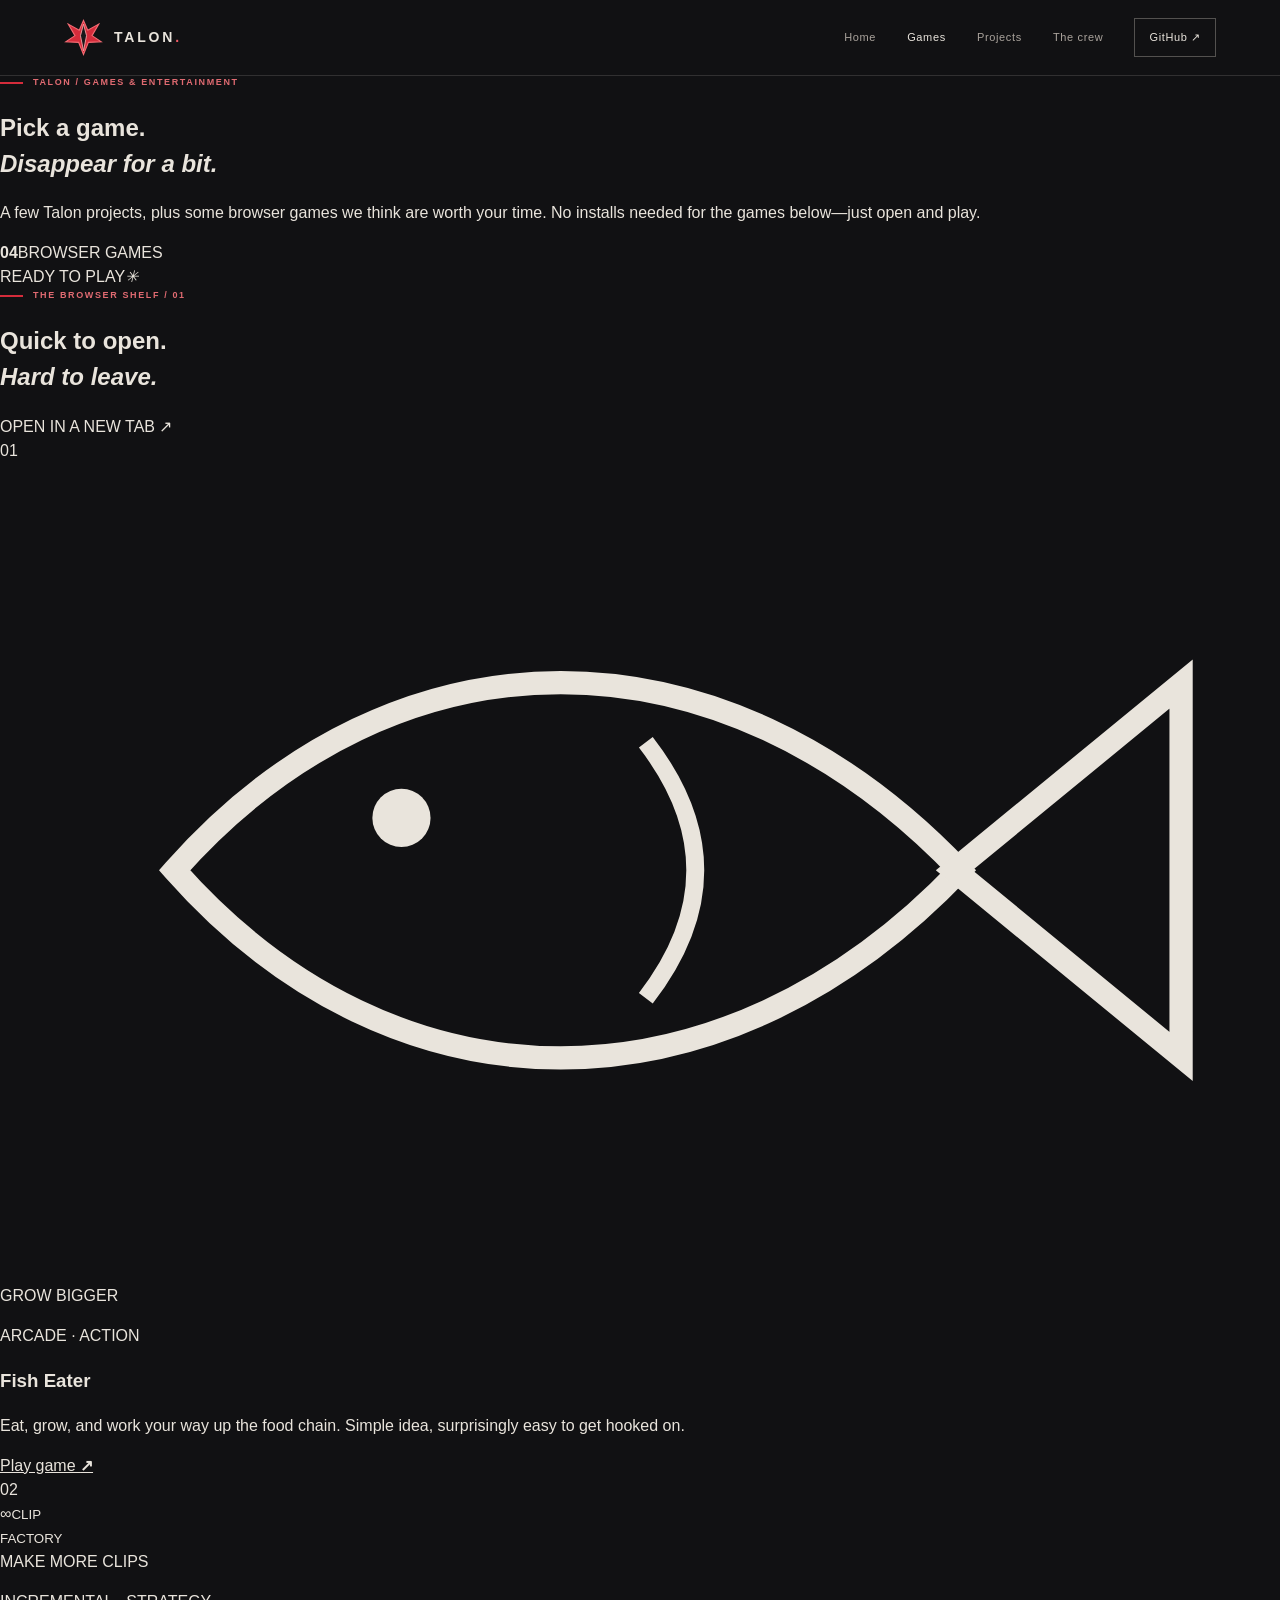
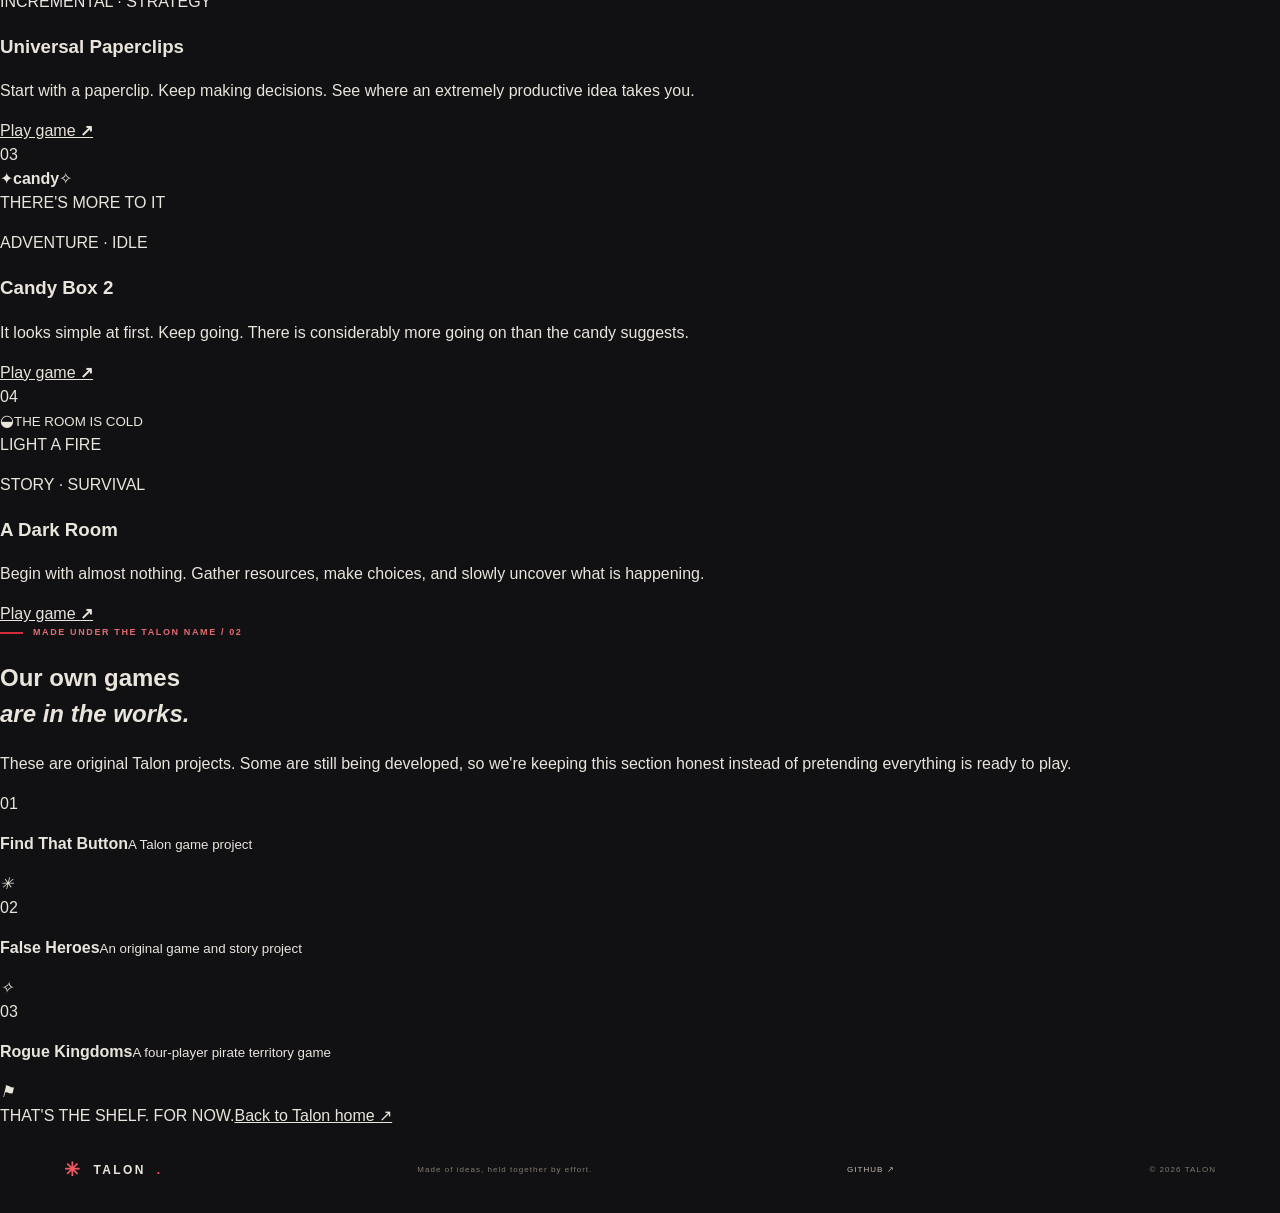
==== games.html @ b50c8224 "Add Talon games page" ====
<!doctype html>
<html lang="en">
<head>
  <meta charset="utf-8"><meta name="viewport" content="width=device-width, initial-scale=1">
  <meta name="theme-color" content="#111113">
  <meta name="description" content="A collection of games from Talon and a few good browser games worth playing.">
  <title>Games — Talon</title>
  <link rel="icon" href="favicon.svg" type="image/svg+xml"><link rel="stylesheet" href="styles.css">
</head>
<body>
  <a class="skip-link" href="#main">Skip to content</a>
  <header class="site-header">
    <a class="brand" href="index.html"><span class="brand-mark" aria-hidden="true"><svg viewBox="0 0 64 64"><path d="M32 4 39 20 57 10 46 29 61 39 40 40 32 60 24 40 3 39 18 29 7 10 25 20Z" fill="#d52c3b" stroke="#f36a72" stroke-width="1.8"/><path d="M32 10 37 29 32 54 27 29Z" fill="#18181a" stroke="#f5a0a4" stroke-width="1.5"/></svg></span><span>TALON<span class="red">.</span></span></a>
    <button class="menu-toggle" type="button" aria-label="Open menu" aria-expanded="false" aria-controls="site-nav"><i></i><i></i></button>
    <nav class="site-nav" id="site-nav" aria-label="Main navigation"><a href="index.html">Home</a><a class="active" href="games.html">Games</a><a href="index.html#projects">Projects</a><a href="index.html#crew">The crew</a><a class="nav-github" href="https://github.com/CaptainBensword" target="_blank" rel="noopener noreferrer">GitHub ↗</a></nav>
  </header>
  <main id="main">
    <section class="games-hero">
      <p class="kicker"><span></span> TALON / GAMES & ENTERTAINMENT</p>
      <h1>Pick a game.<br><em>Disappear for a bit.</em></h1>
      <p>A few Talon projects, plus some browser games we think are worth your time. No installs needed for the games below—just open and play.</p>
      <div class="games-count"><strong>04</strong><span>BROWSER GAMES<br>READY TO PLAY</span><i>✳</i></div>
    </section>
    <section class="browser-games">
      <div class="games-section-head"><div><p class="kicker"><span></span> THE BROWSER SHELF / 01</p><h2>Quick to open.<br><em>Hard to leave.</em></h2></div><span class="section-stamp">OPEN IN A NEW TAB ↗</span></div>
      <div class="browser-grid">
        <article class="browser-card fish-card"><div class="browser-art"><span class="card-number">01</span><svg viewBox="0 0 220 140" aria-hidden="true"><path d="M30 70c38-43 94-43 135 0-41 43-97 43-135 0Z" fill="none" stroke="currentColor" stroke-width="4"/><path d="m164 70 39-32v64Z" fill="none" stroke="currentColor" stroke-width="4"/><circle cx="69" cy="61" r="5" fill="currentColor"/><path d="M111 48q17 22 0 44" fill="none" stroke="currentColor" stroke-width="3"/></svg><span class="art-tag">GROW BIGGER</span></div><div class="browser-info"><p>ARCADE · ACTION</p><h3>Fish Eater</h3><p>Eat, grow, and work your way up the food chain. Simple idea, surprisingly easy to get hooked on.</p><a href="https://jonathan.duckfam.us/fish-eater/game.html" target="_blank" rel="noopener noreferrer">Play game <b>↗</b></a></div></article>
        <article class="browser-card paper-card"><div class="browser-art"><span class="card-number">02</span><div class="paperclip-art">∞<small>CLIP<br>FACTORY</small></div><span class="art-tag">MAKE MORE CLIPS</span></div><div class="browser-info"><p>INCREMENTAL · STRATEGY</p><h3>Universal Paperclips</h3><p>Start with a paperclip. Keep making decisions. See where an extremely productive idea takes you.</p><a href="https://www.decisionproblem.com/paperclips/index2.html" target="_blank" rel="noopener noreferrer">Play game <b>↗</b></a></div></article>
        <article class="browser-card candy-card"><div class="browser-art"><span class="card-number">03</span><div class="candy-art"><span>✦</span><b>candy</b><span>✧</span></div><span class="art-tag">THERE'S MORE TO IT</span></div><div class="browser-info"><p>ADVENTURE · IDLE</p><h3>Candy Box 2</h3><p>It looks simple at first. Keep going. There is considerably more going on than the candy suggests.</p><a href="https://candybox2.github.io/" target="_blank" rel="noopener noreferrer">Play game <b>↗</b></a></div></article>
        <article class="browser-card room-card"><div class="browser-art"><span class="card-number">04</span><div class="room-art"><span>◒</span><small>THE ROOM IS COLD</small></div><span class="art-tag">LIGHT A FIRE</span></div><div class="browser-info"><p>STORY · SURVIVAL</p><h3>A Dark Room</h3><p>Begin with almost nothing. Gather resources, make choices, and slowly uncover what is happening.</p><a href="https://adarkroom.doublespeakgames.com/" target="_blank" rel="noopener noreferrer">Play game <b>↗</b></a></div></article>
      </div>
    </section>
    <section class="original-games">
      <div class="original-copy"><p class="kicker"><span></span> MADE UNDER THE TALON NAME / 02</p><h2>Our own games<br><em>are in the works.</em></h2><p>These are original Talon projects. Some are still being developed, so we're keeping this section honest instead of pretending everything is ready to play.</p></div>
      <div class="original-list"><div><span>01</span><p><b>Find That Button</b><small>A Talon game project</small></p><i>✳</i></div><div><span>02</span><p><b>False Heroes</b><small>An original game and story project</small></p><i>✧</i></div><div><span>03</span><p><b>Rogue Kingdoms</b><small>A four-player pirate territory game</small></p><i>⚑</i></div></div>
    </section>
    <section class="games-back"><span>THAT'S THE SHELF. FOR NOW.</span><a href="index.html">Back to Talon home ↗</a></section>
  </main>
  <footer class="site-footer"><a class="footer-brand" href="index.html"><span class="footer-mark">✳</span> TALON<span class="red">.</span></a><span>Made of ideas, held together by effort.</span><a href="https://github.com/CaptainBensword" target="_blank" rel="noopener noreferrer">GITHUB ↗</a><small>© <span id="year">2026</span> TALON</small></footer>
  <script src="script.js"></script>
</body>
</html>
---- styles.css ----
:root{--ink:#111113;--ink2:#19191c;--paper:#e9e4dc;--paper2:#d9d2c8;--red:#d52c3b;--red2:#f05a65;--muted:#99928c;--line:rgba(235,228,219,.15);--max:1180px}
*{box-sizing:border-box}html{scroll-behavior:smooth;scroll-padding-top:85px}body{margin:0;background:var(--ink);color:var(--paper);font-family:Arial,Helvetica,sans-serif;line-height:1.5}a{color:inherit}.skip-link{position:absolute;top:-60px;left:15px;z-index:99;background:var(--paper);color:var(--ink);padding:10px}.skip-link:focus{top:12px}
.site-header{height:76px;padding:0 max(5vw,24px);display:flex;align-items:center;justify-content:space-between;border-bottom:1px solid var(--line);background:#111113;position:sticky;top:0;z-index:30}.brand,.footer-brand{display:flex;align-items:center;gap:11px;text-decoration:none;font-size:14px;font-weight:900;letter-spacing:.2em}.brand-mark{width:39px;height:39px;display:grid;place-items:center}.brand-mark svg{width:100%;height:100%}.red{color:var(--red2)}.site-nav{display:flex;align-items:center;gap:31px}.site-nav a{font-size:11px;text-decoration:none;color:#aaa39c;letter-spacing:.06em;transition:color .2s}.site-nav a:hover,.site-nav a.active{color:var(--paper)}.site-nav .nav-github{padding:10px 14px;border:1px solid rgba(235,228,219,.3);color:var(--paper)}.menu-toggle{display:none}
.hero{min-height:590px;max-width:1500px;margin:auto;padding:76px max(7vw,32px) 50px;display:grid;grid-template-columns:1.05fr .95fr;align-items:center;gap:35px;overflow:hidden}.hero-copy{position:relative;z-index:2}.kicker{display:flex;align-items:center;gap:10px;margin:0 0 20px;color:#e16b72;font-size:9px;font-weight:800;letter-spacing:.18em}.kicker>span{width:23px;height:2px;background:var(--red)}h1,h2,h3,p{overflow-wrap:break-word}.hero h1{font-size:clamp(47px,6vw,78px);line-height:.99;letter-spacing:-.065em;margin:0;font-weight:850}.hero h1 em,.section-heading h2 em{font-style:normal;color:var(--red2)}.hero-lede{max-width:480px;margin:25px 0 0;color:#b2aaa2;font-size:14px;line-height:1.9}.hero-buttons{display:flex;align-items:center;gap:25px;flex-wrap:wrap;margin-top:30px}.button{display:inline-flex;align-items:center;justify-content:space-between;gap:28px;min-height:46px;padding:0 16px;text-decoration:none;text-transform:uppercase;font-size:9px;font-weight:800;letter-spacing:.11em;transition:transform .2s,background .2s}.button:hover{transform:translateY(-3px)}.button-red{background:var(--red);color:white;border:1px solid var(--red)}.button-red:hover{background:#ec3d4d}.button b{font-size:15px}.quiet-link{font-size:10px;text-decoration:none;color:#c9c1b8}.quiet-link span{color:var(--red2);padding-left:7px}.hero-meta{max-width:475px;margin-top:66px;padding-top:13px;border-top:1px solid var(--line);display:flex;justify-content:space-between;color:#716c68;font-size:8px;font-weight:700;letter-spacing:.13em}.hero-meta b{color:var(--red2)}
.hero-object{height:430px;position:relative;display:grid;place-items:center;isolation:isolate}.object-grid{position:absolute;inset:0;background-image:linear-gradient(rgba(255,255,255,.035) 1px,transparent 1px),linear-gradient(90deg,rgba(255,255,255,.035) 1px,transparent 1px);background-size:34px 34px;mask-image:radial-gradient(ellipse,black,transparent 70%)}.object-ring{position:absolute;border:1px solid rgba(213,44,59,.3);border-radius:50%;width:320px;height:130px;transform:rotate(-32deg)}.ring-b{width:370px;height:165px;transform:rotate(48deg);border-color:rgba(233,228,220,.16)}.talon-emblem{position:relative;width:min(80%,310px);height:100%;filter:drop-shadow(0 25px 22px #000);animation:float 7s ease-in-out infinite}.object-caption{position:absolute;color:#756c67;font-size:8px;letter-spacing:.18em;font-weight:700}.caption-top{top:20px;right:4%}.caption-bottom{bottom:13px;left:2%}
.ticker{overflow:hidden;border-top:1px solid var(--line);border-bottom:1px solid var(--line);background:#171719;white-space:nowrap}.ticker div{width:max-content;padding:13px 0;color:#b8b0a7;font-size:9px;font-weight:800;letter-spacing:.2em;animation:marquee 36s linear infinite}.ticker b{color:var(--red2);padding:0 25px;font-size:13px}
.section{max-width:1500px;margin:auto;padding:100px max(7vw,32px)}.section-heading{display:flex;justify-content:space-between;align-items:end;gap:25px;margin-bottom:35px}.section-heading .kicker{margin-bottom:15px}.section-heading h2{font-size:clamp(40px,5vw,61px);line-height:1;letter-spacing:-.06em;margin:0}.under-link{font-size:10px;text-transform:uppercase;letter-spacing:.12em;text-decoration:none;border-bottom:1px solid var(--red);padding-bottom:8px}.under-link b{color:var(--red2);padding-left:12px}
.game-feature{display:grid;grid-template-columns:1.05fr .95fr;min-height:250px;border:1px solid var(--line);background:#19191c}.game-feature-art{position:relative;min-height:250px;display:grid;place-items:center;overflow:hidden}.fish-art{background:#252320;color:#e8c7a2}.fish-art:before{content:"";position:absolute;inset:0;background:radial-gradient(circle at 48% 45%,rgba(213,44,59,.24),transparent 45%),repeating-linear-gradient(135deg,transparent 0 28px,rgba(255,255,255,.025) 29px 30px)}.fish-art svg{width:55%;max-width:240px;position:relative;z-index:1}.art-index{position:absolute;top:20px;left:22px;color:#9d8f82;font-size:10px;letter-spacing:.15em}.art-note{position:absolute;right:22px;bottom:18px;text-align:right;font-size:8px;line-height:1.6;letter-spacing:.13em;color:#b2a08d}.game-feature-copy{padding:35px 42px;align-self:center}.mini-label{margin:0 0 13px;color:var(--red2);font-size:8px;font-weight:800;letter-spacing:.16em}.game-feature-copy h3{font-size:35px;letter-spacing:-.05em;margin:0}.game-feature-copy>p:not(.mini-label){max-width:370px;color:#aaa29b;font-size:12px;line-height:1.8}.text-arrow{display:inline-flex;gap:20px;align-items:center;margin-top:12px;color:#f16a73;text-decoration:none;text-transform:uppercase;font-size:9px;font-weight:800;letter-spacing:.1em}.text-arrow b{font-size:15px}.small-game-row{display:grid;grid-template-columns:repeat(3,1fr);gap:10px;margin-top:10px}.small-game{min-height:84px;display:flex;align-items:center;gap:14px;padding:15px 17px;border:1px solid var(--line);background:#151517;text-decoration:none;transition:border-color .2s,background .2s}.small-game:hover{border-color:rgba(240,90,101,.6);background:#1d191b}.small-game-symbol{width:37px;height:37px;display:grid;place-items:center;background:#242124;color:var(--red2);font-size:22px}.small-game span:nth-child(2){display:flex;flex-direction:column;gap:4px;min-width:0}.small-game small{font-size:7px;color:#817972;letter-spacing:.12em}.small-game strong{font-size:12px}.small-game>b{margin-left:auto;color:var(--red2)}
.projects-section{padding-top:65px}.heading-aside{max-width:260px;margin:0 0 4px;color:#9b938c;font-size:12px;line-height:1.8}.project-list{border-top:1px solid var(--line)}.project-row{min-height:112px;display:grid;grid-template-columns:42px 48px 1fr auto;gap:17px;align-items:center;border-bottom:1px solid var(--line);transition:background .2s;padding:14px 8px}.project-row:hover{background:#171719}.project-number{color:#756d67;font-size:9px}.project-icon{width:39px;height:39px;display:grid;place-items:center;background:#25191c;color:var(--red2);font-size:20px}.project-row p{margin:0 0 5px;color:#d96670;font-size:8px;font-weight:800;letter-spacing:.14em}.project-row h3{margin:0;font-size:17px;letter-spacing:-.02em}.project-row small{display:block;margin-top:4px;color:#89817b;font-size:10px}.project-row>a{color:var(--red2);font-size:20px;text-decoration:none;padding:12px}.row-links{display:flex;gap:15px}.row-links a{font-size:9px;color:#d9d0c7;text-decoration:none}.row-links a:hover{color:var(--red2)}.row-soon{font-size:8px;color:#8c827b;letter-spacing:.12em}
.crew-section{min-height:365px;padding:65px max(8vw,35px);display:grid;grid-template-columns:.8fr 1.2fr auto;gap:45px;align-items:center;background:#211719;border-top:1px solid rgba(213,44,59,.25);position:relative;overflow:hidden}.crew-section:after{content:"";position:absolute;width:500px;height:500px;border:1px solid rgba(213,44,59,.16);border-radius:50%;left:-220px;top:-260px;box-shadow:0 0 0 35px rgba(213,44,59,.025),0 0 0 75px rgba(213,44,59,.02)}.crew-mark{position:relative;z-index:1;font-size:150px;font-weight:900;line-height:1;color:rgba(230,64,77,.2);letter-spacing:-.1em}.crew-mark span{font-size:42px;color:var(--red2);vertical-align:top}.crew-copy{position:relative;z-index:1}.crew-copy .kicker{margin-bottom:12px}.crew-copy h2{font-size:clamp(38px,4.5vw,55px);line-height:.98;letter-spacing:-.06em;margin:0}.crew-copy>p:not(.kicker){max-width:430px;color:#b5a8a5;font-size:12px;line-height:1.8;margin:16px 0 22px}.crew-side-note{position:relative;z-index:1;color:#927f7e;font-size:8px;line-height:1.8;letter-spacing:.14em;text-align:right}
.site-footer{min-height:85px;padding:20px max(5vw,24px);display:flex;align-items:center;justify-content:space-between;gap:18px;color:#827a73}.footer-brand{color:var(--paper);font-size:12px}.footer-mark{color:var(--red2);font-size:19px}.site-footer>span,.site-footer>a:not(.footer-brand),.site-footer small{font-size:8px;letter-spacing:.13em;text-decoration:none}.site-footer>a:not(.footer-brand){color:#c5bcb3}
@keyframes float{0%,100%{transform:translateY(0) rotate(-1deg)}50%{transform:translateY(-8px) rotate(1deg)}}@keyframes marquee{to{transform:translateX(-50%)}}
@media(max-width:850px){.hero{grid-template-columns:1fr .8fr;padding-left:5vw;padding-right:5vw}.hero-object{height:360px}.object-ring{width:250px}.ring-b{width:290px}.small-game-row{grid-template-columns:1fr}.crew-section{grid-template-columns:.5fr 1.5fr}.crew-side-note{display:none}}
@media(max-width:620px){.site-header{height:66px;padding:0 18px}.brand{font-size:12px}.menu-toggle{display:flex;width:40px;height:38px;border:1px solid var(--line);background:transparent;flex-direction:column;justify-content:center;align-items:center;gap:6px}.menu-toggle i{width:17px;height:1px;background:var(--paper);transition:transform .2s}.menu-toggle[aria-expanded=true] i:first-child{transform:translateY(3.5px) rotate(45deg)}.menu-toggle[aria-expanded=true] i:last-child{transform:translateY(-3.5px) rotate(-45deg)}.site-nav{display:none;position:absolute;top:66px;left:0;right:0;background:#111113;padding:12px 20px 20px;flex-direction:column;align-items:stretch;gap:0;border-bottom:1px solid var(--line)}.site-nav.open{display:flex}.site-nav a{padding:13px 4px;border-bottom:1px solid var(--line)}.site-nav .nav-github{text-align:center;margin-top:12px}.hero{display:flex;flex-direction:column;align-items:stretch;padding:65px 23px 25px;gap:0}.hero h1{font-size:clamp(43px,11vw,61px)}.hero-lede{font-size:13px}.hero-meta{margin-top:42px;gap:12px;font-size:7px}.hero-object{height:295px;margin-top:10px}.talon-emblem{width:225px}.object-ring{width:240px;height:100px}.ring-b{width:275px;height:125px}.section{padding:74px 21px}.section-heading{align-items:flex-start;flex-direction:column;gap:17px}.section-heading h2{font-size:43px}.heading-aside{margin:0}.game-feature{grid-template-columns:1fr}.game-feature-art{min-height:190px}.game-feature-copy{padding:25px}.game-feature-copy h3{font-size:30px}.small-game-row{gap:7px}.small-game{min-height:72px}.projects-section{padding-top:35px}.project-row{grid-template-columns:25px 38px 1fr auto;gap:9px;min-height:105px;padding:12px 0}.project-icon{width:34px;height:34px}.project-row h3{font-size:14px}.project-row small{font-size:9px}.row-links{grid-column:3/-1;justify-content:flex-start}.row-links a{font-size:8px}.row-soon{font-size:7px}.crew-section{padding:55px 23px;display:block;min-height:0}.crew-mark{font-size:90px;margin-bottom:22px}.crew-copy h2{font-size:43px}.site-footer{padding:24px 21px;display:grid;grid-template-columns:1fr auto;gap:13px}.site-footer>span{grid-column:1/-1;grid-row:2}.site-footer small{justify-self:end}}
@media(prefers-reduced-motion:reduce){html{scroll-behavior:auto}*,*::before,*::after{animation:none!important;transition:none!important}}
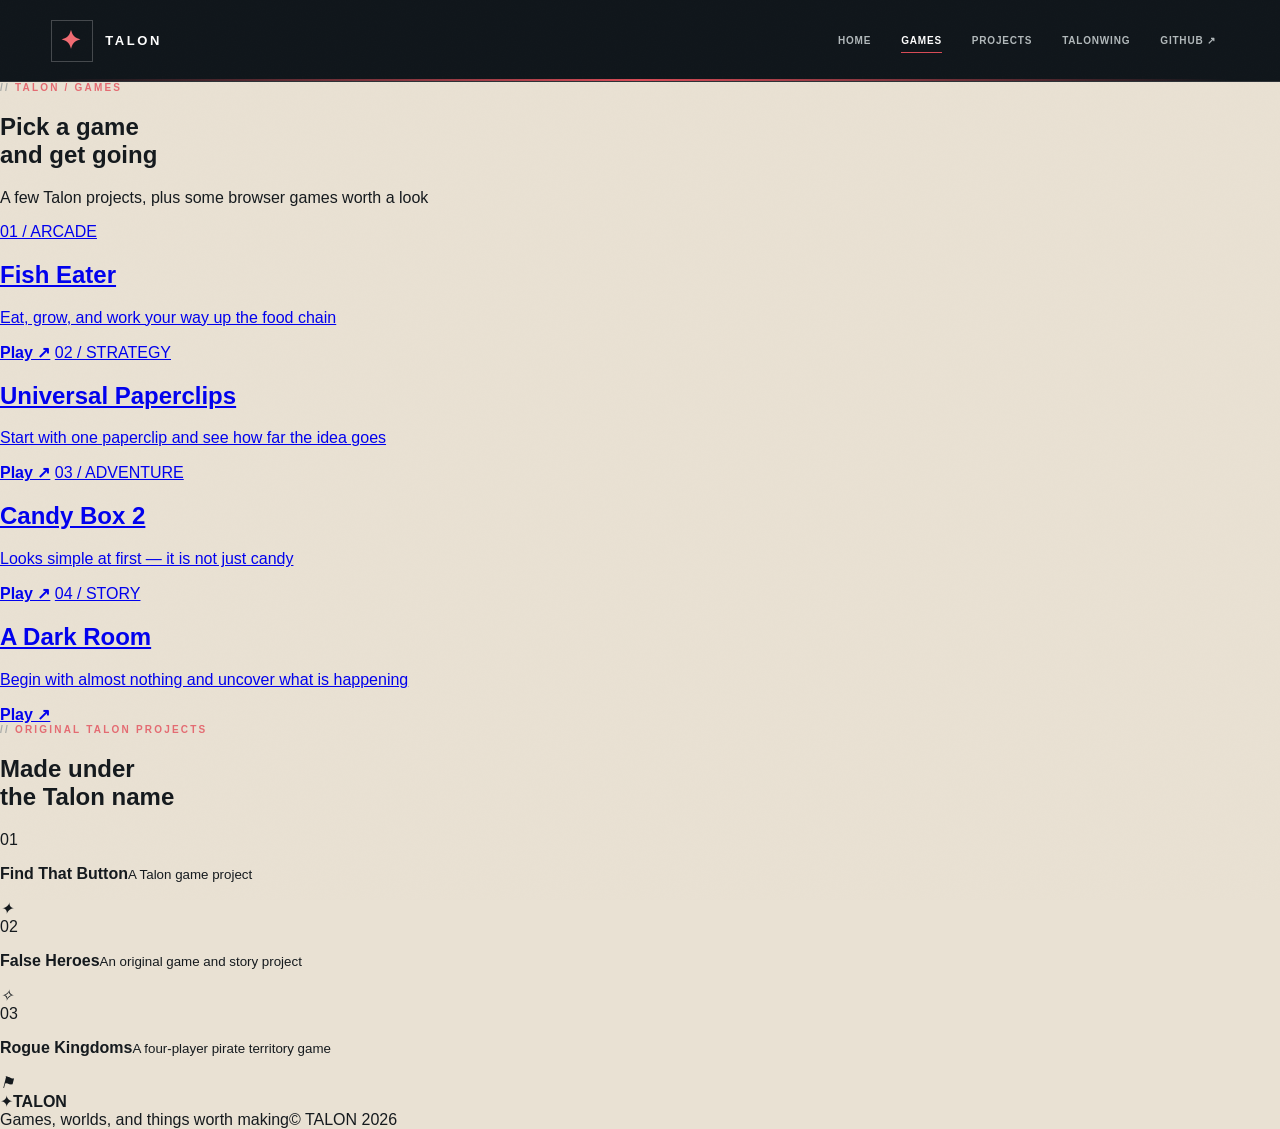
==== commit 362e8bf5: "Rework Talon games page to match new site" ====
--- a/games.html
+++ b/games.html
@@ -1,42 +1,10 @@
 <!doctype html>
-<html lang="en">
-<head>
-  <meta charset="utf-8"><meta name="viewport" content="width=device-width, initial-scale=1">
-  <meta name="theme-color" content="#111113">
-  <meta name="description" content="A collection of games from Talon and a few good browser games worth playing.">
-  <title>Games — Talon</title>
-  <link rel="icon" href="favicon.svg" type="image/svg+xml"><link rel="stylesheet" href="styles.css">
-</head>
-<body>
-  <a class="skip-link" href="#main">Skip to content</a>
-  <header class="site-header">
-    <a class="brand" href="index.html"><span class="brand-mark" aria-hidden="true"><svg viewBox="0 0 64 64"><path d="M32 4 39 20 57 10 46 29 61 39 40 40 32 60 24 40 3 39 18 29 7 10 25 20Z" fill="#d52c3b" stroke="#f36a72" stroke-width="1.8"/><path d="M32 10 37 29 32 54 27 29Z" fill="#18181a" stroke="#f5a0a4" stroke-width="1.5"/></svg></span><span>TALON<span class="red">.</span></span></a>
-    <button class="menu-toggle" type="button" aria-label="Open menu" aria-expanded="false" aria-controls="site-nav"><i></i><i></i></button>
-    <nav class="site-nav" id="site-nav" aria-label="Main navigation"><a href="index.html">Home</a><a class="active" href="games.html">Games</a><a href="index.html#projects">Projects</a><a href="index.html#crew">The crew</a><a class="nav-github" href="https://github.com/CaptainBensword" target="_blank" rel="noopener noreferrer">GitHub ↗</a></nav>
-  </header>
-  <main id="main">
-    <section class="games-hero">
-      <p class="kicker"><span></span> TALON / GAMES & ENTERTAINMENT</p>
-      <h1>Pick a game.<br><em>Disappear for a bit.</em></h1>
-      <p>A few Talon projects, plus some browser games we think are worth your time. No installs needed for the games below—just open and play.</p>
-      <div class="games-count"><strong>04</strong><span>BROWSER GAMES<br>READY TO PLAY</span><i>✳</i></div>
-    </section>
-    <section class="browser-games">
-      <div class="games-section-head"><div><p class="kicker"><span></span> THE BROWSER SHELF / 01</p><h2>Quick to open.<br><em>Hard to leave.</em></h2></div><span class="section-stamp">OPEN IN A NEW TAB ↗</span></div>
-      <div class="browser-grid">
-        <article class="browser-card fish-card"><div class="browser-art"><span class="card-number">01</span><svg viewBox="0 0 220 140" aria-hidden="true"><path d="M30 70c38-43 94-43 135 0-41 43-97 43-135 0Z" fill="none" stroke="currentColor" stroke-width="4"/><path d="m164 70 39-32v64Z" fill="none" stroke="currentColor" stroke-width="4"/><circle cx="69" cy="61" r="5" fill="currentColor"/><path d="M111 48q17 22 0 44" fill="none" stroke="currentColor" stroke-width="3"/></svg><span class="art-tag">GROW BIGGER</span></div><div class="browser-info"><p>ARCADE · ACTION</p><h3>Fish Eater</h3><p>Eat, grow, and work your way up the food chain. Simple idea, surprisingly easy to get hooked on.</p><a href="https://jonathan.duckfam.us/fish-eater/game.html" target="_blank" rel="noopener noreferrer">Play game <b>↗</b></a></div></article>
-        <article class="browser-card paper-card"><div class="browser-art"><span class="card-number">02</span><div class="paperclip-art">∞<small>CLIP<br>FACTORY</small></div><span class="art-tag">MAKE MORE CLIPS</span></div><div class="browser-info"><p>INCREMENTAL · STRATEGY</p><h3>Universal Paperclips</h3><p>Start with a paperclip. Keep making decisions. See where an extremely productive idea takes you.</p><a href="https://www.decisionproblem.com/paperclips/index2.html" target="_blank" rel="noopener noreferrer">Play game <b>↗</b></a></div></article>
-        <article class="browser-card candy-card"><div class="browser-art"><span class="card-number">03</span><div class="candy-art"><span>✦</span><b>candy</b><span>✧</span></div><span class="art-tag">THERE'S MORE TO IT</span></div><div class="browser-info"><p>ADVENTURE · IDLE</p><h3>Candy Box 2</h3><p>It looks simple at first. Keep going. There is considerably more going on than the candy suggests.</p><a href="https://candybox2.github.io/" target="_blank" rel="noopener noreferrer">Play game <b>↗</b></a></div></article>
-        <article class="browser-card room-card"><div class="browser-art"><span class="card-number">04</span><div class="room-art"><span>◒</span><small>THE ROOM IS COLD</small></div><span class="art-tag">LIGHT A FIRE</span></div><div class="browser-info"><p>STORY · SURVIVAL</p><h3>A Dark Room</h3><p>Begin with almost nothing. Gather resources, make choices, and slowly uncover what is happening.</p><a href="https://adarkroom.doublespeakgames.com/" target="_blank" rel="noopener noreferrer">Play game <b>↗</b></a></div></article>
-      </div>
-    </section>
-    <section class="original-games">
-      <div class="original-copy"><p class="kicker"><span></span> MADE UNDER THE TALON NAME / 02</p><h2>Our own games<br><em>are in the works.</em></h2><p>These are original Talon projects. Some are still being developed, so we're keeping this section honest instead of pretending everything is ready to play.</p></div>
-      <div class="original-list"><div><span>01</span><p><b>Find That Button</b><small>A Talon game project</small></p><i>✳</i></div><div><span>02</span><p><b>False Heroes</b><small>An original game and story project</small></p><i>✧</i></div><div><span>03</span><p><b>Rogue Kingdoms</b><small>A four-player pirate territory game</small></p><i>⚑</i></div></div>
-    </section>
-    <section class="games-back"><span>THAT'S THE SHELF. FOR NOW.</span><a href="index.html">Back to Talon home ↗</a></section>
-  </main>
-  <footer class="site-footer"><a class="footer-brand" href="index.html"><span class="footer-mark">✳</span> TALON<span class="red">.</span></a><span>Made of ideas, held together by effort.</span><a href="https://github.com/CaptainBensword" target="_blank" rel="noopener noreferrer">GITHUB ↗</a><small>© <span id="year">2026</span> TALON</small></footer>
-  <script src="script.js"></script>
-</body>
-</html>+<html lang="en"><head><meta charset="utf-8"><meta name="viewport" content="width=device-width,initial-scale=1"><meta name="theme-color" content="#10151a"><meta name="description" content="Talon games and browser games"><title>Games — Talon</title><link rel="icon" href="favicon.svg" type="image/svg+xml"><link rel="stylesheet" href="styles.css"></head>
+<body><div class="page-grain" aria-hidden="true"></div><header class="site-header"><a class="brand" href="index.html"><span class="brand-mark">✦</span><span>TALON</span></a><button class="menu-button" aria-label="Open navigation" aria-expanded="false"><span></span><span></span><span></span></button><nav class="nav"><a href="index.html">Home</a><a class="active" href="games.html">Games</a><a href="index.html#projects">Projects</a><a href="index.html#crew">Talonwing</a><a href="https://github.com/CaptainBensword" target="_blank" rel="noopener">GitHub ↗</a></nav></header>
+<main><section class="inner-page"><div class="inner-wrap"><div class="eyebrow">TALON / GAMES</div><h1>Pick a game<br>and get going</h1><p class="lead">A few Talon projects, plus some browser games worth a look</p><div class="game-grid">
+<a class="game-card" href="https://jonathan.duckfam.us/fish-eater/game.html" target="_blank" rel="noopener"><span>01 / ARCADE</span><h2>Fish Eater</h2><p>Eat, grow, and work your way up the food chain</p><b>Play ↗</b></a>
+<a class="game-card" href="https://www.decisionproblem.com/paperclips/index2.html" target="_blank" rel="noopener"><span>02 / STRATEGY</span><h2>Universal Paperclips</h2><p>Start with one paperclip and see how far the idea goes</p><b>Play ↗</b></a>
+<a class="game-card" href="https://candybox2.github.io/" target="_blank" rel="noopener"><span>03 / ADVENTURE</span><h2>Candy Box 2</h2><p>Looks simple at first — it is not just candy</p><b>Play ↗</b></a>
+<a class="game-card" href="https://adarkroom.doublespeakgames.com/" target="_blank" rel="noopener"><span>04 / STORY</span><h2>A Dark Room</h2><p>Begin with almost nothing and uncover what is happening</p><b>Play ↗</b></a></div>
+<div class="original-games"><div><div class="section-kicker">ORIGINAL TALON PROJECTS</div><h2>Made under<br>the Talon name</h2></div><div class="original-list"><div><span>01</span><p><b>Find That Button</b><small>A Talon game project</small></p><i>✦</i></div><div><span>02</span><p><b>False Heroes</b><small>An original game and story project</small></p><i>✧</i></div><div><span>03</span><p><b>Rogue Kingdoms</b><small>A four-player pirate territory game</small></p><i>⚑</i></div></div></div></div></section></main>
+<footer><div class="footer-brand"><span>✦</span><b>TALON</b></div><span>Games, worlds, and things worth making</span><span>© TALON 2026</span></footer><script src="script.js"></script></body></html>
--- a/styles.css
+++ b/styles.css
@@ -1,15 +1,11 @@
-:root{--ink:#111113;--ink2:#19191c;--paper:#e9e4dc;--paper2:#d9d2c8;--red:#d52c3b;--red2:#f05a65;--muted:#99928c;--line:rgba(235,228,219,.15);--max:1180px}
-*{box-sizing:border-box}html{scroll-behavior:smooth;scroll-padding-top:85px}body{margin:0;background:var(--ink);color:var(--paper);font-family:Arial,Helvetica,sans-serif;line-height:1.5}a{color:inherit}.skip-link{position:absolute;top:-60px;left:15px;z-index:99;background:var(--paper);color:var(--ink);padding:10px}.skip-link:focus{top:12px}
-.site-header{height:76px;padding:0 max(5vw,24px);display:flex;align-items:center;justify-content:space-between;border-bottom:1px solid var(--line);background:#111113;position:sticky;top:0;z-index:30}.brand,.footer-brand{display:flex;align-items:center;gap:11px;text-decoration:none;font-size:14px;font-weight:900;letter-spacing:.2em}.brand-mark{width:39px;height:39px;display:grid;place-items:center}.brand-mark svg{width:100%;height:100%}.red{color:var(--red2)}.site-nav{display:flex;align-items:center;gap:31px}.site-nav a{font-size:11px;text-decoration:none;color:#aaa39c;letter-spacing:.06em;transition:color .2s}.site-nav a:hover,.site-nav a.active{color:var(--paper)}.site-nav .nav-github{padding:10px 14px;border:1px solid rgba(235,228,219,.3);color:var(--paper)}.menu-toggle{display:none}
-.hero{min-height:590px;max-width:1500px;margin:auto;padding:76px max(7vw,32px) 50px;display:grid;grid-template-columns:1.05fr .95fr;align-items:center;gap:35px;overflow:hidden}.hero-copy{position:relative;z-index:2}.kicker{display:flex;align-items:center;gap:10px;margin:0 0 20px;color:#e16b72;font-size:9px;font-weight:800;letter-spacing:.18em}.kicker>span{width:23px;height:2px;background:var(--red)}h1,h2,h3,p{overflow-wrap:break-word}.hero h1{font-size:clamp(47px,6vw,78px);line-height:.99;letter-spacing:-.065em;margin:0;font-weight:850}.hero h1 em,.section-heading h2 em{font-style:normal;color:var(--red2)}.hero-lede{max-width:480px;margin:25px 0 0;color:#b2aaa2;font-size:14px;line-height:1.9}.hero-buttons{display:flex;align-items:center;gap:25px;flex-wrap:wrap;margin-top:30px}.button{display:inline-flex;align-items:center;justify-content:space-between;gap:28px;min-height:46px;padding:0 16px;text-decoration:none;text-transform:uppercase;font-size:9px;font-weight:800;letter-spacing:.11em;transition:transform .2s,background .2s}.button:hover{transform:translateY(-3px)}.button-red{background:var(--red);color:white;border:1px solid var(--red)}.button-red:hover{background:#ec3d4d}.button b{font-size:15px}.quiet-link{font-size:10px;text-decoration:none;color:#c9c1b8}.quiet-link span{color:var(--red2);padding-left:7px}.hero-meta{max-width:475px;margin-top:66px;padding-top:13px;border-top:1px solid var(--line);display:flex;justify-content:space-between;color:#716c68;font-size:8px;font-weight:700;letter-spacing:.13em}.hero-meta b{color:var(--red2)}
-.hero-object{height:430px;position:relative;display:grid;place-items:center;isolation:isolate}.object-grid{position:absolute;inset:0;background-image:linear-gradient(rgba(255,255,255,.035) 1px,transparent 1px),linear-gradient(90deg,rgba(255,255,255,.035) 1px,transparent 1px);background-size:34px 34px;mask-image:radial-gradient(ellipse,black,transparent 70%)}.object-ring{position:absolute;border:1px solid rgba(213,44,59,.3);border-radius:50%;width:320px;height:130px;transform:rotate(-32deg)}.ring-b{width:370px;height:165px;transform:rotate(48deg);border-color:rgba(233,228,220,.16)}.talon-emblem{position:relative;width:min(80%,310px);height:100%;filter:drop-shadow(0 25px 22px #000);animation:float 7s ease-in-out infinite}.object-caption{position:absolute;color:#756c67;font-size:8px;letter-spacing:.18em;font-weight:700}.caption-top{top:20px;right:4%}.caption-bottom{bottom:13px;left:2%}
-.ticker{overflow:hidden;border-top:1px solid var(--line);border-bottom:1px solid var(--line);background:#171719;white-space:nowrap}.ticker div{width:max-content;padding:13px 0;color:#b8b0a7;font-size:9px;font-weight:800;letter-spacing:.2em;animation:marquee 36s linear infinite}.ticker b{color:var(--red2);padding:0 25px;font-size:13px}
-.section{max-width:1500px;margin:auto;padding:100px max(7vw,32px)}.section-heading{display:flex;justify-content:space-between;align-items:end;gap:25px;margin-bottom:35px}.section-heading .kicker{margin-bottom:15px}.section-heading h2{font-size:clamp(40px,5vw,61px);line-height:1;letter-spacing:-.06em;margin:0}.under-link{font-size:10px;text-transform:uppercase;letter-spacing:.12em;text-decoration:none;border-bottom:1px solid var(--red);padding-bottom:8px}.under-link b{color:var(--red2);padding-left:12px}
-.game-feature{display:grid;grid-template-columns:1.05fr .95fr;min-height:250px;border:1px solid var(--line);background:#19191c}.game-feature-art{position:relative;min-height:250px;display:grid;place-items:center;overflow:hidden}.fish-art{background:#252320;color:#e8c7a2}.fish-art:before{content:"";position:absolute;inset:0;background:radial-gradient(circle at 48% 45%,rgba(213,44,59,.24),transparent 45%),repeating-linear-gradient(135deg,transparent 0 28px,rgba(255,255,255,.025) 29px 30px)}.fish-art svg{width:55%;max-width:240px;position:relative;z-index:1}.art-index{position:absolute;top:20px;left:22px;color:#9d8f82;font-size:10px;letter-spacing:.15em}.art-note{position:absolute;right:22px;bottom:18px;text-align:right;font-size:8px;line-height:1.6;letter-spacing:.13em;color:#b2a08d}.game-feature-copy{padding:35px 42px;align-self:center}.mini-label{margin:0 0 13px;color:var(--red2);font-size:8px;font-weight:800;letter-spacing:.16em}.game-feature-copy h3{font-size:35px;letter-spacing:-.05em;margin:0}.game-feature-copy>p:not(.mini-label){max-width:370px;color:#aaa29b;font-size:12px;line-height:1.8}.text-arrow{display:inline-flex;gap:20px;align-items:center;margin-top:12px;color:#f16a73;text-decoration:none;text-transform:uppercase;font-size:9px;font-weight:800;letter-spacing:.1em}.text-arrow b{font-size:15px}.small-game-row{display:grid;grid-template-columns:repeat(3,1fr);gap:10px;margin-top:10px}.small-game{min-height:84px;display:flex;align-items:center;gap:14px;padding:15px 17px;border:1px solid var(--line);background:#151517;text-decoration:none;transition:border-color .2s,background .2s}.small-game:hover{border-color:rgba(240,90,101,.6);background:#1d191b}.small-game-symbol{width:37px;height:37px;display:grid;place-items:center;background:#242124;color:var(--red2);font-size:22px}.small-game span:nth-child(2){display:flex;flex-direction:column;gap:4px;min-width:0}.small-game small{font-size:7px;color:#817972;letter-spacing:.12em}.small-game strong{font-size:12px}.small-game>b{margin-left:auto;color:var(--red2)}
-.projects-section{padding-top:65px}.heading-aside{max-width:260px;margin:0 0 4px;color:#9b938c;font-size:12px;line-height:1.8}.project-list{border-top:1px solid var(--line)}.project-row{min-height:112px;display:grid;grid-template-columns:42px 48px 1fr auto;gap:17px;align-items:center;border-bottom:1px solid var(--line);transition:background .2s;padding:14px 8px}.project-row:hover{background:#171719}.project-number{color:#756d67;font-size:9px}.project-icon{width:39px;height:39px;display:grid;place-items:center;background:#25191c;color:var(--red2);font-size:20px}.project-row p{margin:0 0 5px;color:#d96670;font-size:8px;font-weight:800;letter-spacing:.14em}.project-row h3{margin:0;font-size:17px;letter-spacing:-.02em}.project-row small{display:block;margin-top:4px;color:#89817b;font-size:10px}.project-row>a{color:var(--red2);font-size:20px;text-decoration:none;padding:12px}.row-links{display:flex;gap:15px}.row-links a{font-size:9px;color:#d9d0c7;text-decoration:none}.row-links a:hover{color:var(--red2)}.row-soon{font-size:8px;color:#8c827b;letter-spacing:.12em}
-.crew-section{min-height:365px;padding:65px max(8vw,35px);display:grid;grid-template-columns:.8fr 1.2fr auto;gap:45px;align-items:center;background:#211719;border-top:1px solid rgba(213,44,59,.25);position:relative;overflow:hidden}.crew-section:after{content:"";position:absolute;width:500px;height:500px;border:1px solid rgba(213,44,59,.16);border-radius:50%;left:-220px;top:-260px;box-shadow:0 0 0 35px rgba(213,44,59,.025),0 0 0 75px rgba(213,44,59,.02)}.crew-mark{position:relative;z-index:1;font-size:150px;font-weight:900;line-height:1;color:rgba(230,64,77,.2);letter-spacing:-.1em}.crew-mark span{font-size:42px;color:var(--red2);vertical-align:top}.crew-copy{position:relative;z-index:1}.crew-copy .kicker{margin-bottom:12px}.crew-copy h2{font-size:clamp(38px,4.5vw,55px);line-height:.98;letter-spacing:-.06em;margin:0}.crew-copy>p:not(.kicker){max-width:430px;color:#b5a8a5;font-size:12px;line-height:1.8;margin:16px 0 22px}.crew-side-note{position:relative;z-index:1;color:#927f7e;font-size:8px;line-height:1.8;letter-spacing:.14em;text-align:right}
-.site-footer{min-height:85px;padding:20px max(5vw,24px);display:flex;align-items:center;justify-content:space-between;gap:18px;color:#827a73}.footer-brand{color:var(--paper);font-size:12px}.footer-mark{color:var(--red2);font-size:19px}.site-footer>span,.site-footer>a:not(.footer-brand),.site-footer small{font-size:8px;letter-spacing:.13em;text-decoration:none}.site-footer>a:not(.footer-brand){color:#c5bcb3}
-@keyframes float{0%,100%{transform:translateY(0) rotate(-1deg)}50%{transform:translateY(-8px) rotate(1deg)}}@keyframes marquee{to{transform:translateX(-50%)}}
-@media(max-width:850px){.hero{grid-template-columns:1fr .8fr;padding-left:5vw;padding-right:5vw}.hero-object{height:360px}.object-ring{width:250px}.ring-b{width:290px}.small-game-row{grid-template-columns:1fr}.crew-section{grid-template-columns:.5fr 1.5fr}.crew-side-note{display:none}}
-@media(max-width:620px){.site-header{height:66px;padding:0 18px}.brand{font-size:12px}.menu-toggle{display:flex;width:40px;height:38px;border:1px solid var(--line);background:transparent;flex-direction:column;justify-content:center;align-items:center;gap:6px}.menu-toggle i{width:17px;height:1px;background:var(--paper);transition:transform .2s}.menu-toggle[aria-expanded=true] i:first-child{transform:translateY(3.5px) rotate(45deg)}.menu-toggle[aria-expanded=true] i:last-child{transform:translateY(-3.5px) rotate(-45deg)}.site-nav{display:none;position:absolute;top:66px;left:0;right:0;background:#111113;padding:12px 20px 20px;flex-direction:column;align-items:stretch;gap:0;border-bottom:1px solid var(--line)}.site-nav.open{display:flex}.site-nav a{padding:13px 4px;border-bottom:1px solid var(--line)}.site-nav .nav-github{text-align:center;margin-top:12px}.hero{display:flex;flex-direction:column;align-items:stretch;padding:65px 23px 25px;gap:0}.hero h1{font-size:clamp(43px,11vw,61px)}.hero-lede{font-size:13px}.hero-meta{margin-top:42px;gap:12px;font-size:7px}.hero-object{height:295px;margin-top:10px}.talon-emblem{width:225px}.object-ring{width:240px;height:100px}.ring-b{width:275px;height:125px}.section{padding:74px 21px}.section-heading{align-items:flex-start;flex-direction:column;gap:17px}.section-heading h2{font-size:43px}.heading-aside{margin:0}.game-feature{grid-template-columns:1fr}.game-feature-art{min-height:190px}.game-feature-copy{padding:25px}.game-feature-copy h3{font-size:30px}.small-game-row{gap:7px}.small-game{min-height:72px}.projects-section{padding-top:35px}.project-row{grid-template-columns:25px 38px 1fr auto;gap:9px;min-height:105px;padding:12px 0}.project-icon{width:34px;height:34px}.project-row h3{font-size:14px}.project-row small{font-size:9px}.row-links{grid-column:3/-1;justify-content:flex-start}.row-links a{font-size:8px}.row-soon{font-size:7px}.crew-section{padding:55px 23px;display:block;min-height:0}.crew-mark{font-size:90px;margin-bottom:22px}.crew-copy h2{font-size:43px}.site-footer{padding:24px 21px;display:grid;grid-template-columns:1fr auto;gap:13px}.site-footer>span{grid-column:1/-1;grid-row:2}.site-footer small{justify-self:end}}
-@media(prefers-reduced-motion:reduce){html{scroll-behavior:auto}*,*::before,*::after{animation:none!important;transition:none!important}}
+:root{--ink:#11171c;--ink2:#1a252b;--red:#a92130;--red2:#d84b56;--paper:#e9e1d3;--paper2:#f2ecdf;--muted:#777b79;--line:rgba(255,255,255,.16);--max:1220px}
+*{box-sizing:border-box}html{scroll-behavior:smooth;scroll-padding-top:90px}body{margin:0;background:var(--paper);color:#151a1e;font-family:Inter,Arial,sans-serif;overflow-x:hidden}.page-grain{position:fixed;inset:0;pointer-events:none;z-index:100;opacity:.035;background-image:url("data:image/svg+xml,%3Csvg xmlns='http://www.w3.org/2000/svg' width='140' height='140'%3E%3Cfilter id='n'%3E%3CfeTurbulence type='fractalNoise' baseFrequency='.8' numOctaves='3' stitchTiles='stitch'/%3E%3C/filter%3E%3Crect width='100%25' height='100%25' filter='url(%23n)' opacity='.4'/%3E%3C/svg%3E")}
+.site-header{height:82px;padding:0 max(4vw,24px);display:flex;align-items:center;justify-content:space-between;background:#10161b;color:#fff;position:relative;z-index:20;border-bottom:1px solid rgba(255,255,255,.12)}.site-header:after{content:"";position:absolute;bottom:0;left:4vw;right:4vw;height:2px;background:linear-gradient(90deg,transparent,var(--red2),transparent)}.brand{display:flex;align-items:center;gap:12px;color:#fff;text-decoration:none;font-size:13px;font-weight:900;letter-spacing:.2em}.brand-mark{width:42px;height:42px;display:grid;place-items:center;border:1px solid rgba(255,255,255,.22);color:#f16b72;font-size:25px}.nav{display:flex;align-items:center;gap:4px}.nav a{padding:12px 13px;color:#b2b9bb;text-decoration:none;text-transform:uppercase;font-size:10px;font-weight:800;letter-spacing:.08em;position:relative;transition:.2s color}.nav a:after{content:"";position:absolute;left:13px;right:13px;bottom:5px;height:1px;background:var(--red2);transform:scaleX(0);transition:.2s}.nav a:hover,.nav a.active{color:#fff}.nav a:hover:after,.nav a.active:after{transform:scaleX(1)}.menu-button{display:none;background:none;border:1px solid var(--line);width:42px;height:40px;flex-direction:column;align-items:center;justify-content:center;gap:5px}.menu-button span{width:18px;height:1px;background:#fff}
+.hero{min-height:calc(100svh - 82px);position:relative;overflow:hidden;background:#10161b;color:#fff}.hero-copy{position:relative;z-index:4;width:min(55%,730px);min-height:calc(100svh - 82px);padding:clamp(55px,8vh,95px) max(4vw,30px) 70px max(7vw,40px);display:flex;flex-direction:column;justify-content:center;background:linear-gradient(90deg,#10161b 0%,rgba(16,22,27,.97) 46%,rgba(16,22,27,.7) 75%,transparent 100%)}.eyebrow,.section-kicker{font-size:10px;font-weight:900;letter-spacing:.22em;text-transform:uppercase;color:#e46b72}.eyebrow:before,.section-kicker:before{content:"// ";color:#a6a9a7}.hero h1{font-family:Georgia,serif;font-size:clamp(66px,7.6vw,108px);line-height:.82;letter-spacing:-.065em;margin:22px 0 25px}.hero h1 span{color:#e15c66}.hero-copy>p{max-width:430px;color:#d1d1ca;font-size:16px;line-height:1.75;margin:0}.hero-buttons{display:flex;gap:12px;flex-wrap:wrap;margin-top:30px}.button{min-height:48px;padding:0 19px;display:inline-flex;align-items:center;gap:24px;text-decoration:none;text-transform:uppercase;font-size:9px;font-weight:900;letter-spacing:.1em;transition:.2s transform,.2s background}.button:hover{transform:translateY(-3px)}.primary{background:var(--red);color:#fff;border:1px solid var(--red)}.primary:hover{background:#c32c3b}.secondary{border:1px solid rgba(255,255,255,.35);color:#fff}.secondary:hover{background:#fff;color:#11171c}.hero-coordinates{display:flex;align-items:center;gap:11px;margin-top:48px;color:#9da5a5;font-size:8px;letter-spacing:.16em}.hero-coordinates i{width:25px;height:1px;background:#687276}.hero-art{position:absolute;inset:0;overflow:hidden}.hero-image{position:absolute;inset:0;background-image:url("assets/talon-harbor.jpg");background-size:cover;background-position:center 50%;animation:drift 22s ease-in-out infinite alternate}.hero-art-vignette{position:absolute;inset:0;background:linear-gradient(90deg,#10161b 0%,rgba(16,22,27,.94) 25%,rgba(16,22,27,.62) 48%,rgba(16,22,27,.05) 76%),linear-gradient(0deg,rgba(10,15,19,.65),transparent 35%,rgba(10,15,19,.12)}.hero-compass{position:absolute;right:7%;top:9%;width:100px;height:100px;border:1px solid rgba(255,245,226,.55);border-radius:50%;display:grid;place-items:center;color:#fff0d9;font:10px Georgia,serif}.hero-compass:before{content:"";position:absolute;inset:9px;border:1px solid rgba(255,245,226,.28);border-radius:50%}.hero-compass span{position:absolute}.hero-compass span:nth-child(1){top:7px}.hero-compass span:nth-child(2){right:8px}.hero-compass span:nth-child(3){bottom:7px}.hero-compass span:nth-child(4){left:8px}.hero-caption{position:absolute;left:5%;right:5%;bottom:27px;display:flex;align-items:center;gap:15px;color:#f0e5d4;font-size:8px;letter-spacing:.18em}.hero-caption:before{content:"";height:1px;flex:1;background:rgba(255,255,255,.4)}.hero-caption span:last-child{color:#ef7279}.paper-break{height:42px;background:var(--paper);position:relative}.paper-break:before{content:"";position:absolute;left:-2%;right:-2%;top:-25px;height:40px;border-radius:50%;background:#10161b}
+.section{padding:100px max(5vw,24px);background:var(--paper)}.section-inner{max-width:var(--max);margin:auto}.section-heading{display:flex;align-items:end;justify-content:space-between;gap:30px;margin-bottom:36px}.section-heading h2{font:clamp(42px,5vw,64px)/.95 Georgia,serif;letter-spacing:-.055em;margin:9px 0 0}.section-heading>p{max-width:330px;color:#747873;line-height:1.7;margin:0}.project-grid{display:grid;grid-template-columns:repeat(3,1fr);gap:1px;background:rgba(20,25,28,.18);border:1px solid rgba(20,25,28,.18);box-shadow:0 20px 55px rgba(20,25,28,.1)}.project-card{min-height:235px;background:linear-gradient(145deg,#f4eee3,#e7dfd0);color:#171d21;text-decoration:none;padding:26px;position:relative;overflow:hidden;transition:.25s transform,.25s background,.25s color}.project-card:hover{background:#17232a;color:#fff;transform:translateY(-4px);z-index:2}.project-number{font-size:8px;letter-spacing:.17em;font-weight:900;color:#747a77}.project-card:hover .project-number{color:#c4cbca}.project-card h3{font:32px Georgia,serif;letter-spacing:-.04em;margin:55px 0 8px}.project-card p{max-width:265px;font-size:13px;line-height:1.6;color:#737975;margin:0}.project-card:hover p{color:#c1c7c5}.project-arrow{position:absolute;right:23px;top:20px;color:var(--red);font-size:20px}.project-card:hover .project-arrow{color:#fff}.card-line{position:absolute;left:26px;right:26px;bottom:22px;height:1px;background:#c7c1b5;transition:.25s}.project-card:hover .card-line{background:var(--red2);right:65%}
+.ocean-section{background:#17232a;color:#fff;padding:105px max(5vw,24px);position:relative;overflow:hidden}.ocean-section:before{content:"";position:absolute;inset:0;background:linear-gradient(120deg,rgba(157,33,47,.18),transparent 45%),linear-gradient(rgba(255,255,255,.025) 1px,transparent 1px),linear-gradient(90deg,rgba(255,255,255,.025) 1px,transparent 1px);background-size:auto,64px 64px,64px 64px}.ocean-section-inner{position:relative;max-width:var(--max);margin:auto;display:grid;grid-template-columns:1fr 1fr;gap:80px;align-items:center}.ocean-copy h2{font:clamp(43px,5vw,70px)/.92 Georgia,serif;letter-spacing:-.06em;margin:12px 0 20px}.ocean-copy p{max-width:420px;color:#c0c8c7;line-height:1.8}.route-grid{border-top:1px solid var(--line)}.route-grid a{display:grid;grid-template-columns:40px 1fr auto;align-items:center;gap:16px;padding:20px 0;border-bottom:1px solid var(--line);color:#fff;text-decoration:none;transition:.2s padding}.route-grid a:hover{padding-left:9px}.route-grid span{font-size:9px;color:#ed777e}.route-grid strong{font:22px Georgia,serif}.route-grid em{font-style:normal;color:#b5bdbb;font-size:8px;letter-spacing:.15em;text-transform:uppercase}
+.discord-cta{max-width:var(--max);margin:0 auto 85px;background:#202d33;color:#fff;position:relative;box-shadow:0 25px 60px rgba(20,25,28,.2)}.discord-inner{min-height:235px;padding:45px 50px;display:grid;grid-template-columns:90px 1fr auto;gap:28px;align-items:center}.discord-emblem{width:78px;height:78px;display:grid;place-items:center;background:var(--red);font-size:42px;color:#fff;box-shadow:0 12px 28px rgba(169,33,48,.3)}.discord-copy h2{font:clamp(35px,4vw,52px)/.95 Georgia,serif;letter-spacing:-.05em;margin:9px 0 12px}.discord-copy p{color:#c6cecb;line-height:1.65;margin:0}.discord-button{min-height:50px;padding:0 20px;display:inline-flex;align-items:center;gap:22px;background:var(--red);color:#fff;text-decoration:none;text-transform:uppercase;font-size:9px;font-weight:900;letter-spacing:.1em;transition:.2s background,.2s transform}.discord-button:hover{background:#c52c3c;transform:translateY(-3px)}.closing{max-width:var(--max);margin:0 auto 85px;padding:48px 52px;background:var(--paper2);border:1px solid #c8c0b2;display:flex;justify-content:space-between;align-items:center;gap:25px}.closing h2{font:clamp(32px,4vw,50px)/.95 Georgia,serif;letter-spacing:-.05em;margin:8px 0}.closing p{color:#777b76;margin:0}footer{padding:24px max(4vw,24px);background:#10161b;color:#aab1b0;display:flex;align-items:center;justify-content:space-between;gap:20px;font-size:8px;letter-spacing:.12em;text-transform:uppercase}footer .footer-brand{display:flex;align-items:center;gap:10px;color:#fff}footer .footer-brand span{font-size:21px;color:#ed737b}
+.reveal{opacity:0;transform:translateY(16px);transition:opacity .65s ease,transform .65s ease}.reveal.visible{opacity:1;transform:none}.delay-1{transition-delay:.1s}.delay-2{transition-delay:.2s}@keyframes drift{from{transform:scale(1.02)}to{transform:scale(1.08) translateX(-10px)}}
+@media(max-width:900px){.nav{display:none;position:absolute;top:82px;left:0;right:0;padding:12px 5vw;background:#10161b;flex-direction:column;align-items:stretch;border-bottom:1px solid var(--line)}.nav.open{display:flex}.nav a{padding:14px}.menu-button{display:flex}.hero-copy{width:75%;background:linear-gradient(90deg,#10161b 0%,rgba(16,22,27,.9) 58%,rgba(16,22,27,.2) 100%)}.project-grid{grid-template-columns:repeat(2,1fr)}.ocean-section-inner{grid-template-columns:1fr;gap:45px}.discord-inner{grid-template-columns:80px 1fr}.discord-button{grid-column:2;justify-self:start}.discord-cta,.closing{margin-left:5vw;margin-right:5vw}}
+@media(max-width:600px){.site-header{height:68px;padding:0 18px}.nav{top:68px}.brand{font-size:11px}.brand-mark{width:38px;height:38px}.hero{min-height:650px}.hero-copy{width:100%;min-height:650px;padding:70px 22px 65px;background:linear-gradient(90deg,rgba(16,22,27,.96),rgba(16,22,27,.72))}.hero h1{font-size:67px}.hero-copy>p{font-size:14px}.hero-art-vignette{background:linear-gradient(0deg,rgba(12,18,22,.75),rgba(12,18,22,.12) 60%),linear-gradient(90deg,rgba(12,18,22,.5),transparent)}.hero-compass{width:74px;height:74px;right:7%;top:5%}.hero-caption{bottom:17px}.section{padding:75px 20px}.section-heading{display:block}.section-heading>p{margin-top:15px}.project-grid{grid-template-columns:1fr}.project-card{min-height:205px}.project-card h3{margin-top:42px}.ocean-section{padding:78px 21px}.route-grid strong{font-size:19px}.discord-cta{margin:0 20px 60px}.discord-inner{grid-template-columns:1fr;padding:35px 25px;gap:20px}.discord-button{grid-column:auto;width:100%;justify-content:space-between}.closing{margin:0 20px 60px;padding:35px 25px;display:block}.closing .button{margin-top:22px;width:100%;justify-content:space-between}footer{display:grid;grid-template-columns:1fr auto;line-height:1.7}footer>span:nth-child(2){grid-column:1/-1;grid-row:2}}
+@media(prefers-reduced-motion:reduce){html{scroll-behavior:auto}*,*:before,*:after{animation:none!important;transition:none!important}}
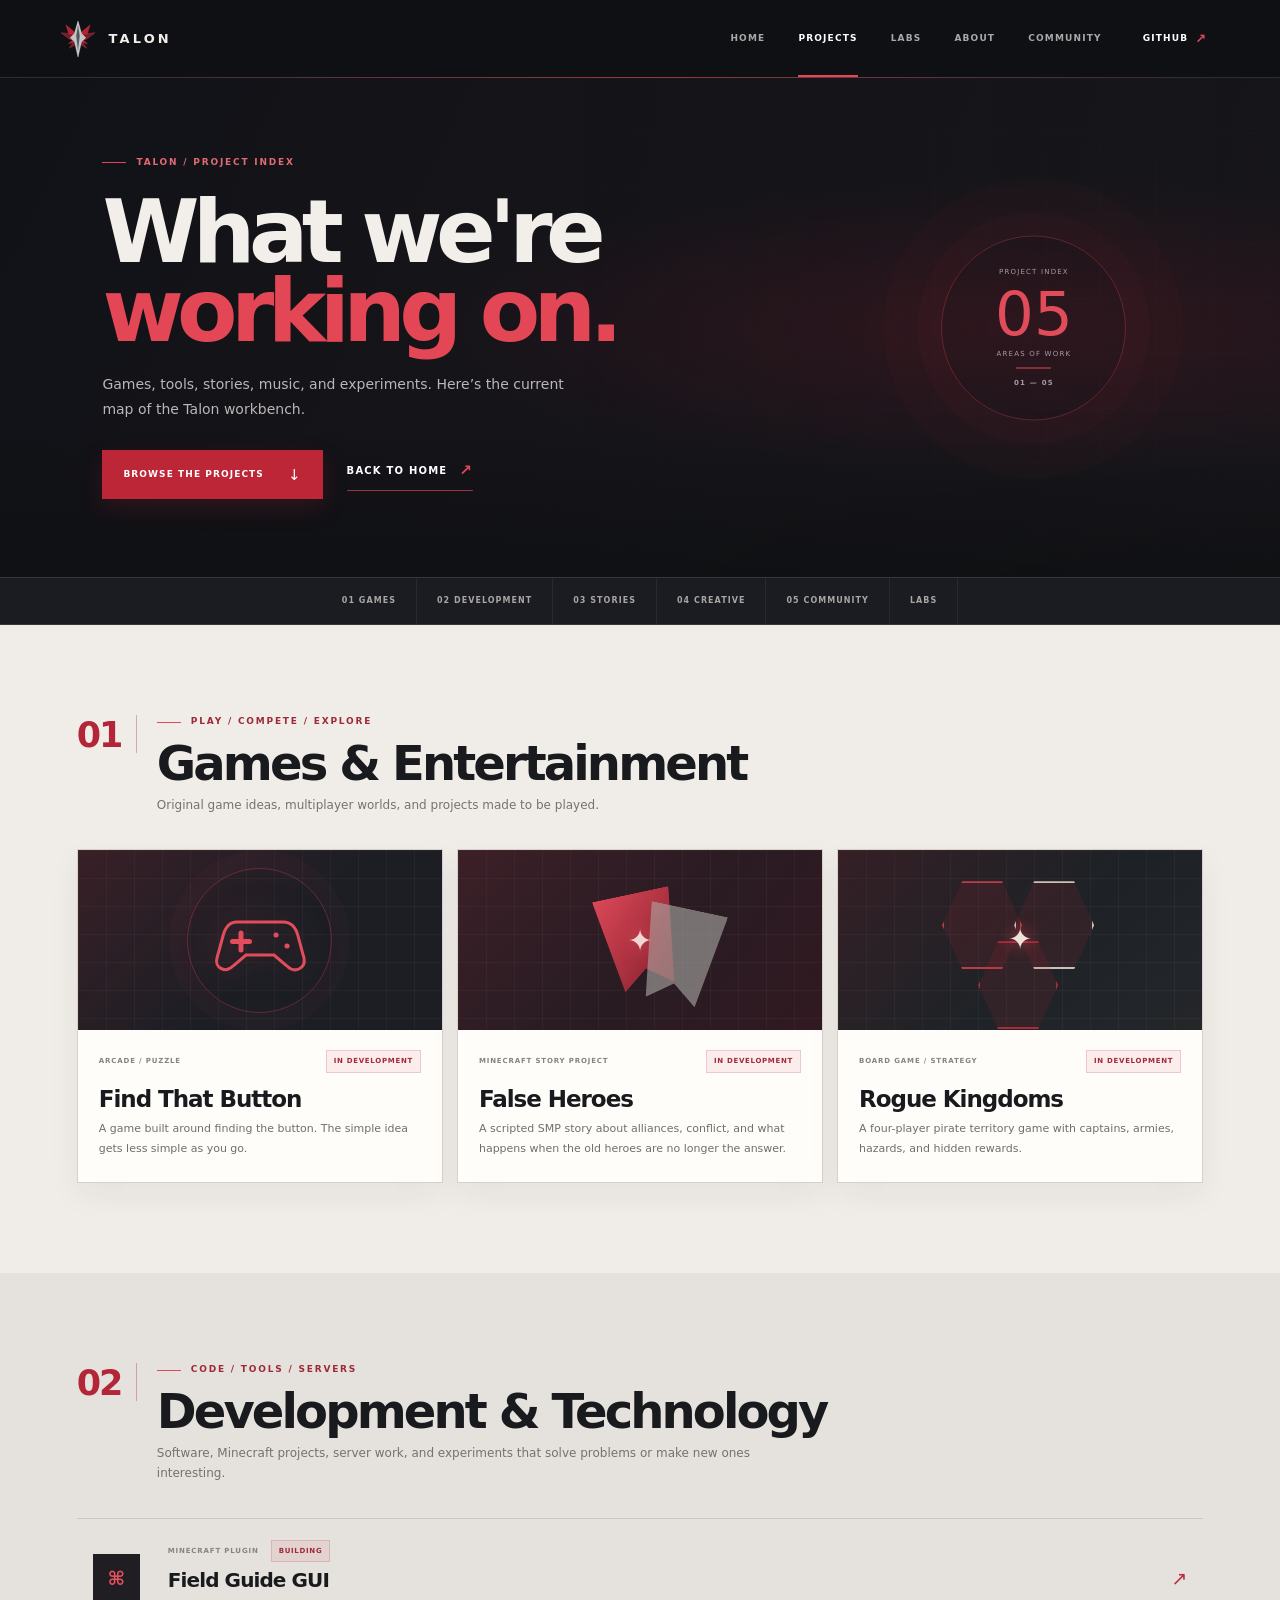
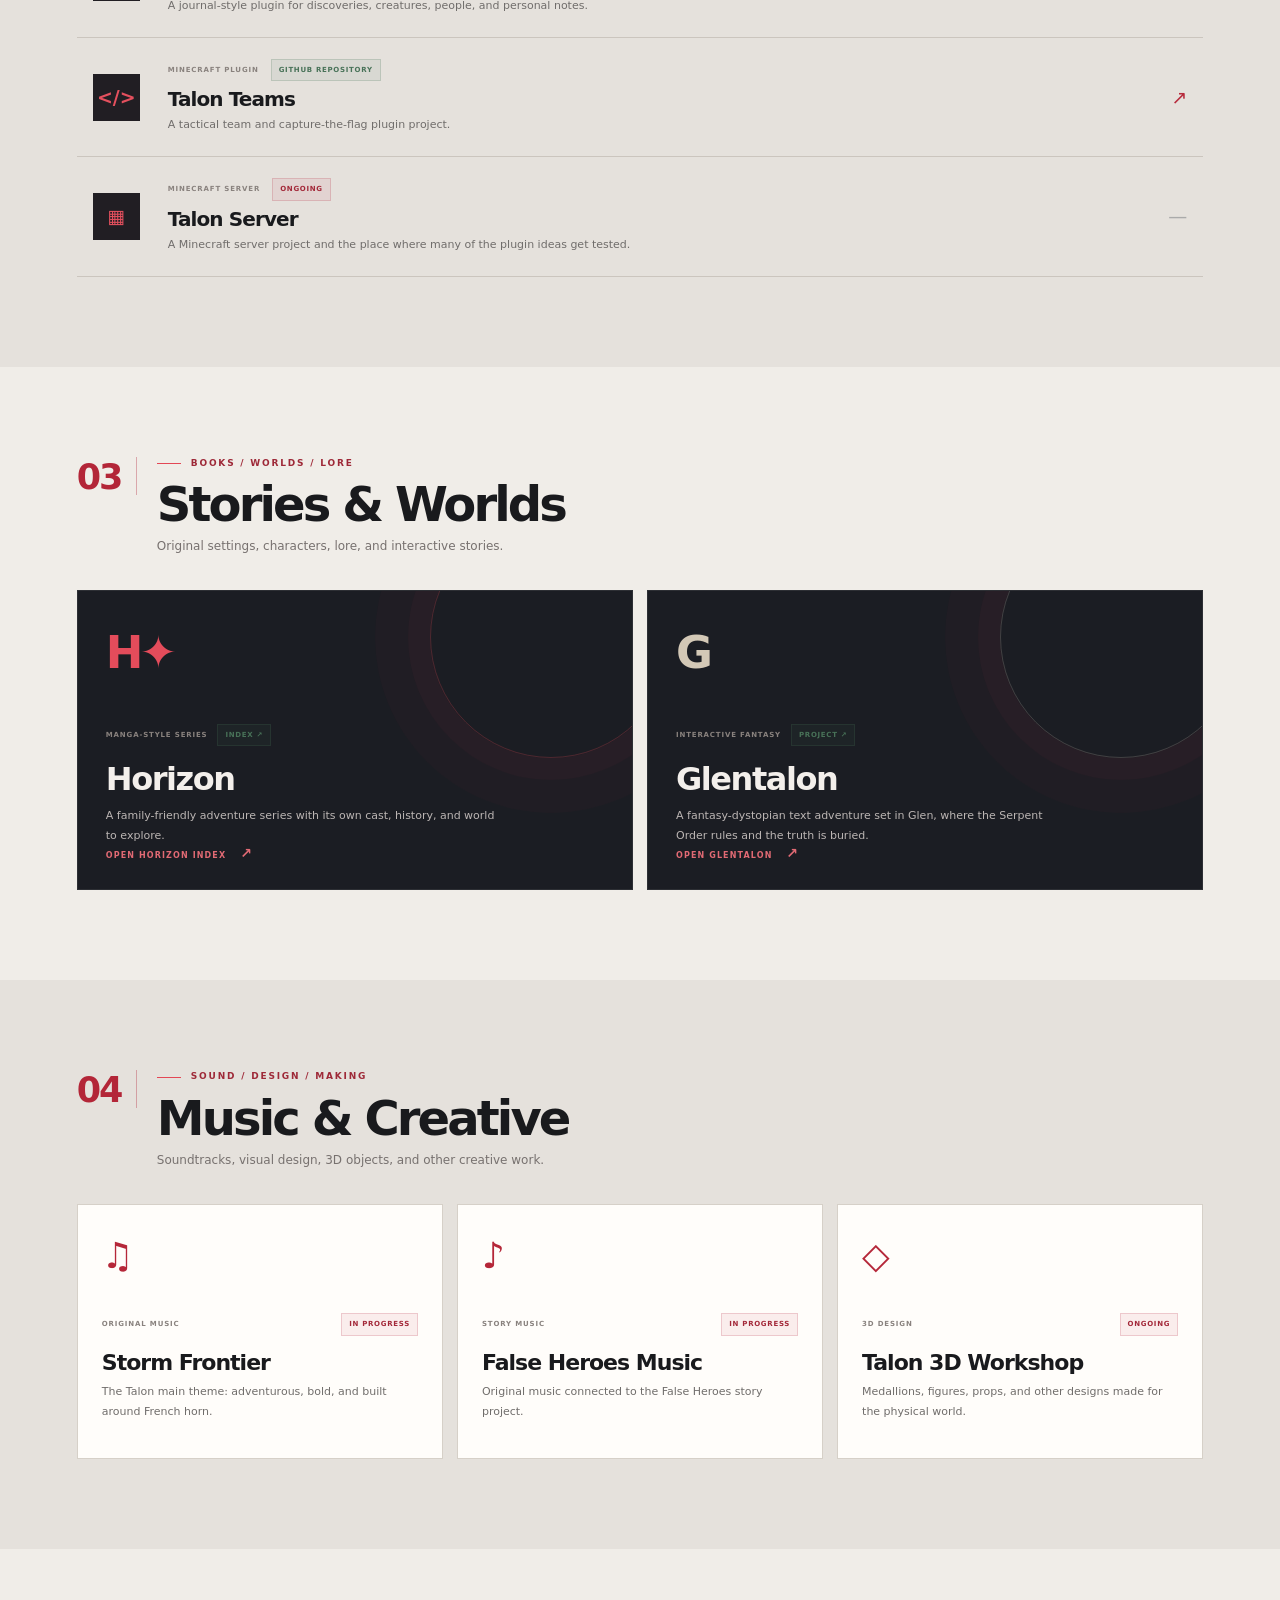
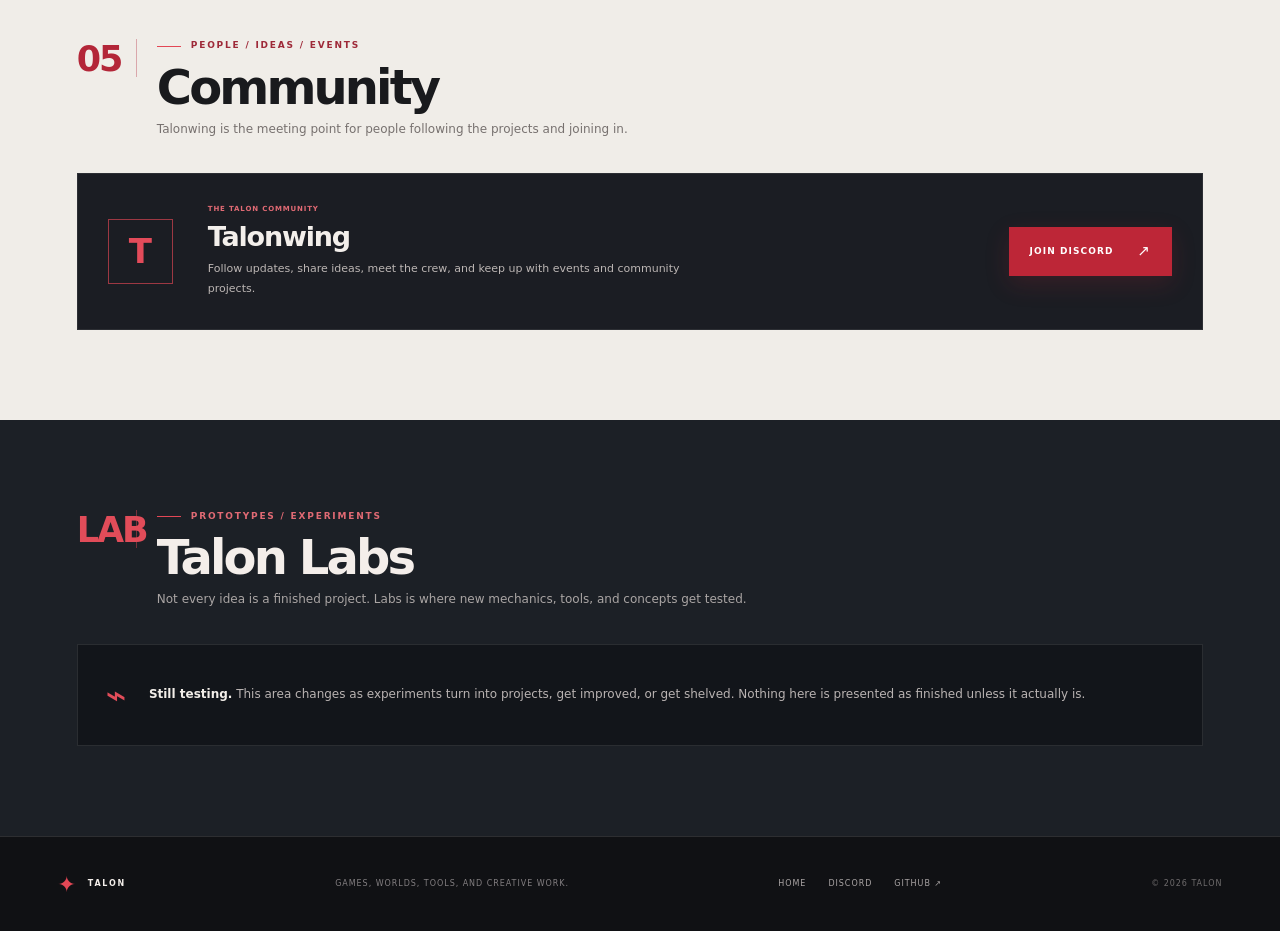
==== commit 0ace0077: "Redirect old games page to project index" ====
--- a/games.html
+++ b/games.html
@@ -1,10 +1,14 @@
 <!doctype html>
-<html lang="en"><head><meta charset="utf-8"><meta name="viewport" content="width=device-width,initial-scale=1"><meta name="theme-color" content="#10151a"><meta name="description" content="Talon games and browser games"><title>Games — Talon</title><link rel="icon" href="favicon.svg" type="image/svg+xml"><link rel="stylesheet" href="styles.css"></head>
-<body><div class="page-grain" aria-hidden="true"></div><header class="site-header"><a class="brand" href="index.html"><span class="brand-mark">✦</span><span>TALON</span></a><button class="menu-button" aria-label="Open navigation" aria-expanded="false"><span></span><span></span><span></span></button><nav class="nav"><a href="index.html">Home</a><a class="active" href="games.html">Games</a><a href="index.html#projects">Projects</a><a href="index.html#crew">Talonwing</a><a href="https://github.com/CaptainBensword" target="_blank" rel="noopener">GitHub ↗</a></nav></header>
-<main><section class="inner-page"><div class="inner-wrap"><div class="eyebrow">TALON / GAMES</div><h1>Pick a game<br>and get going</h1><p class="lead">A few Talon projects, plus some browser games worth a look</p><div class="game-grid">
-<a class="game-card" href="https://jonathan.duckfam.us/fish-eater/game.html" target="_blank" rel="noopener"><span>01 / ARCADE</span><h2>Fish Eater</h2><p>Eat, grow, and work your way up the food chain</p><b>Play ↗</b></a>
-<a class="game-card" href="https://www.decisionproblem.com/paperclips/index2.html" target="_blank" rel="noopener"><span>02 / STRATEGY</span><h2>Universal Paperclips</h2><p>Start with one paperclip and see how far the idea goes</p><b>Play ↗</b></a>
-<a class="game-card" href="https://candybox2.github.io/" target="_blank" rel="noopener"><span>03 / ADVENTURE</span><h2>Candy Box 2</h2><p>Looks simple at first — it is not just candy</p><b>Play ↗</b></a>
-<a class="game-card" href="https://adarkroom.doublespeakgames.com/" target="_blank" rel="noopener"><span>04 / STORY</span><h2>A Dark Room</h2><p>Begin with almost nothing and uncover what is happening</p><b>Play ↗</b></a></div>
-<div class="original-games"><div><div class="section-kicker">ORIGINAL TALON PROJECTS</div><h2>Made under<br>the Talon name</h2></div><div class="original-list"><div><span>01</span><p><b>Find That Button</b><small>A Talon game project</small></p><i>✦</i></div><div><span>02</span><p><b>False Heroes</b><small>An original game and story project</small></p><i>✧</i></div><div><span>03</span><p><b>Rogue Kingdoms</b><small>A four-player pirate territory game</small></p><i>⚑</i></div></div></div></div></section></main>
-<footer><div class="footer-brand"><span>✦</span><b>TALON</b></div><span>Games, worlds, and things worth making</span><span>© TALON 2026</span></footer><script src="script.js"></script></body></html>+<html lang="en">
+<head>
+  <meta charset="utf-8">
+  <meta name="viewport" content="width=device-width, initial-scale=1">
+  <meta http-equiv="refresh" content="0; url=projects.html#games">
+  <title>Games — Talon</title>
+  <link rel="canonical" href="projects.html#games">
+  <script>window.location.replace("projects.html#games");</script>
+</head>
+<body>
+  <p>Taking you to the Talon games list. <a href="projects.html#games">Open it here</a>.</p>
+</body>
+</html>
